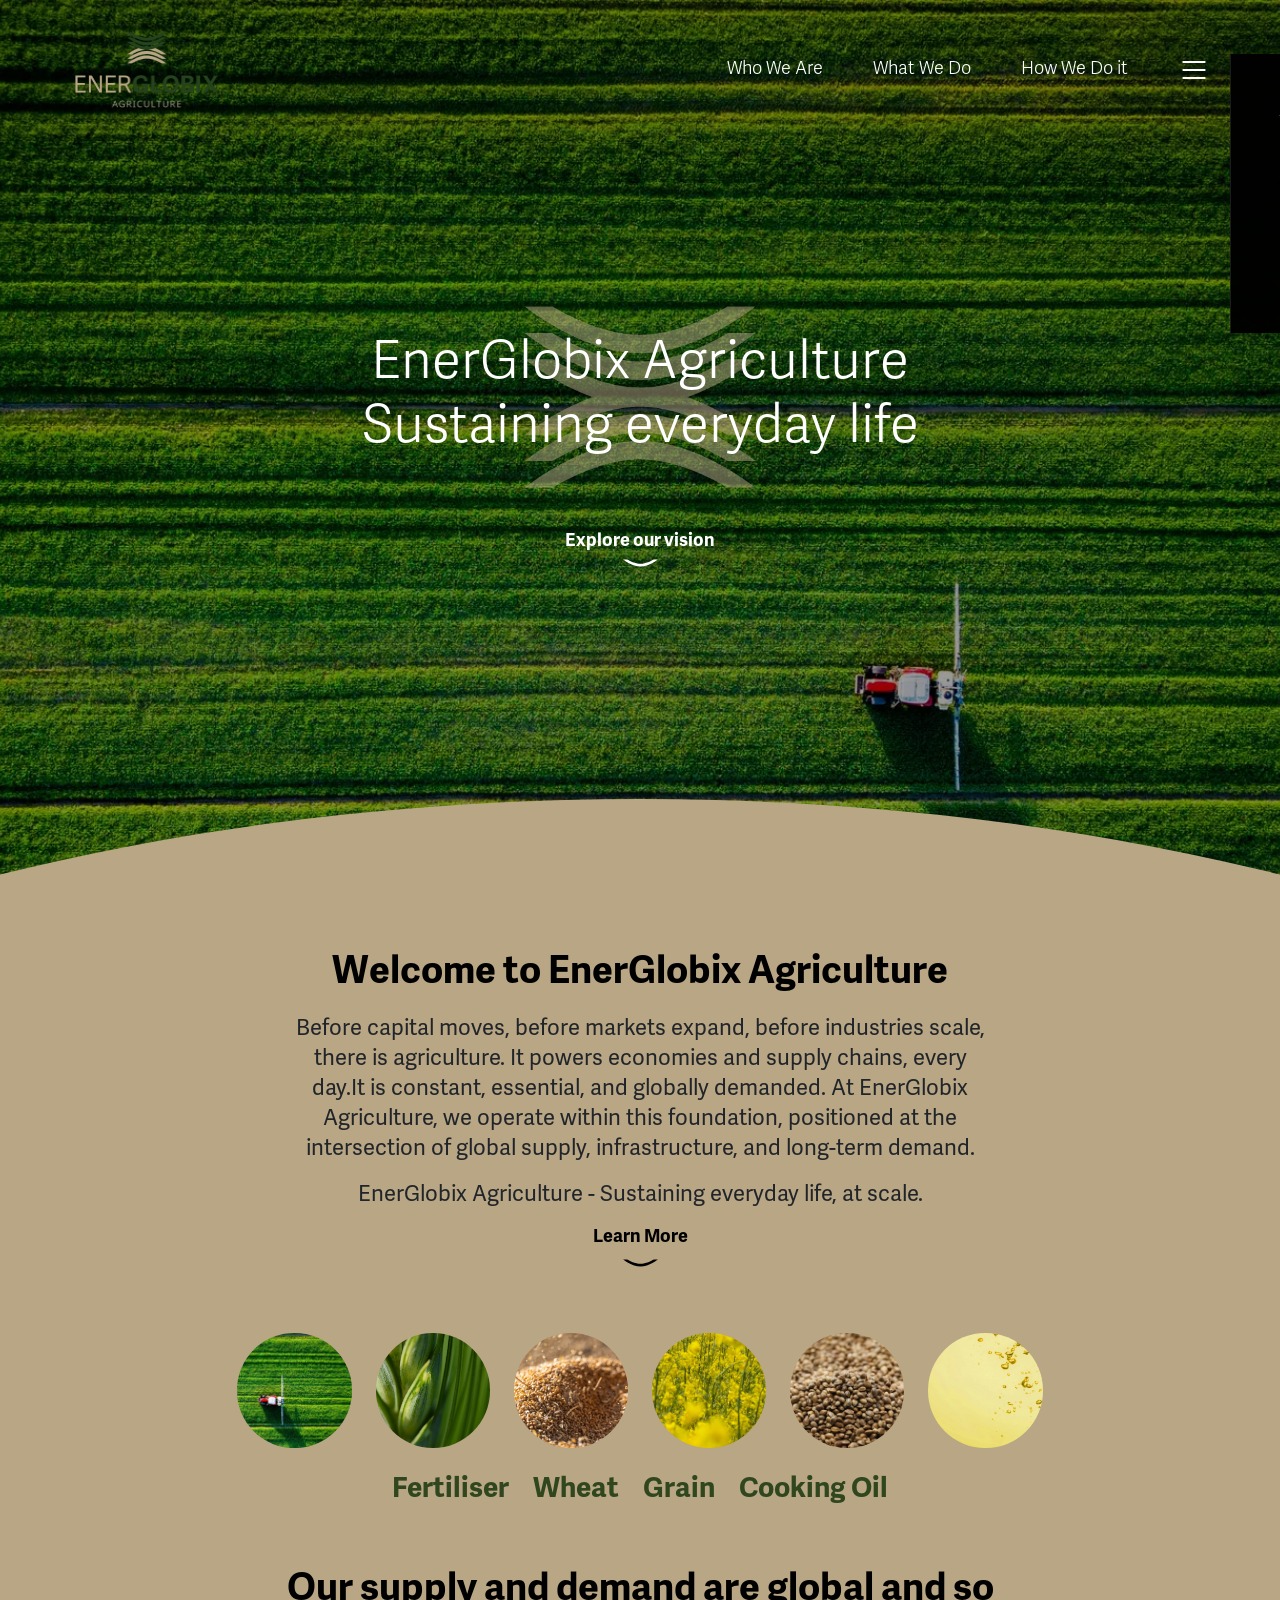
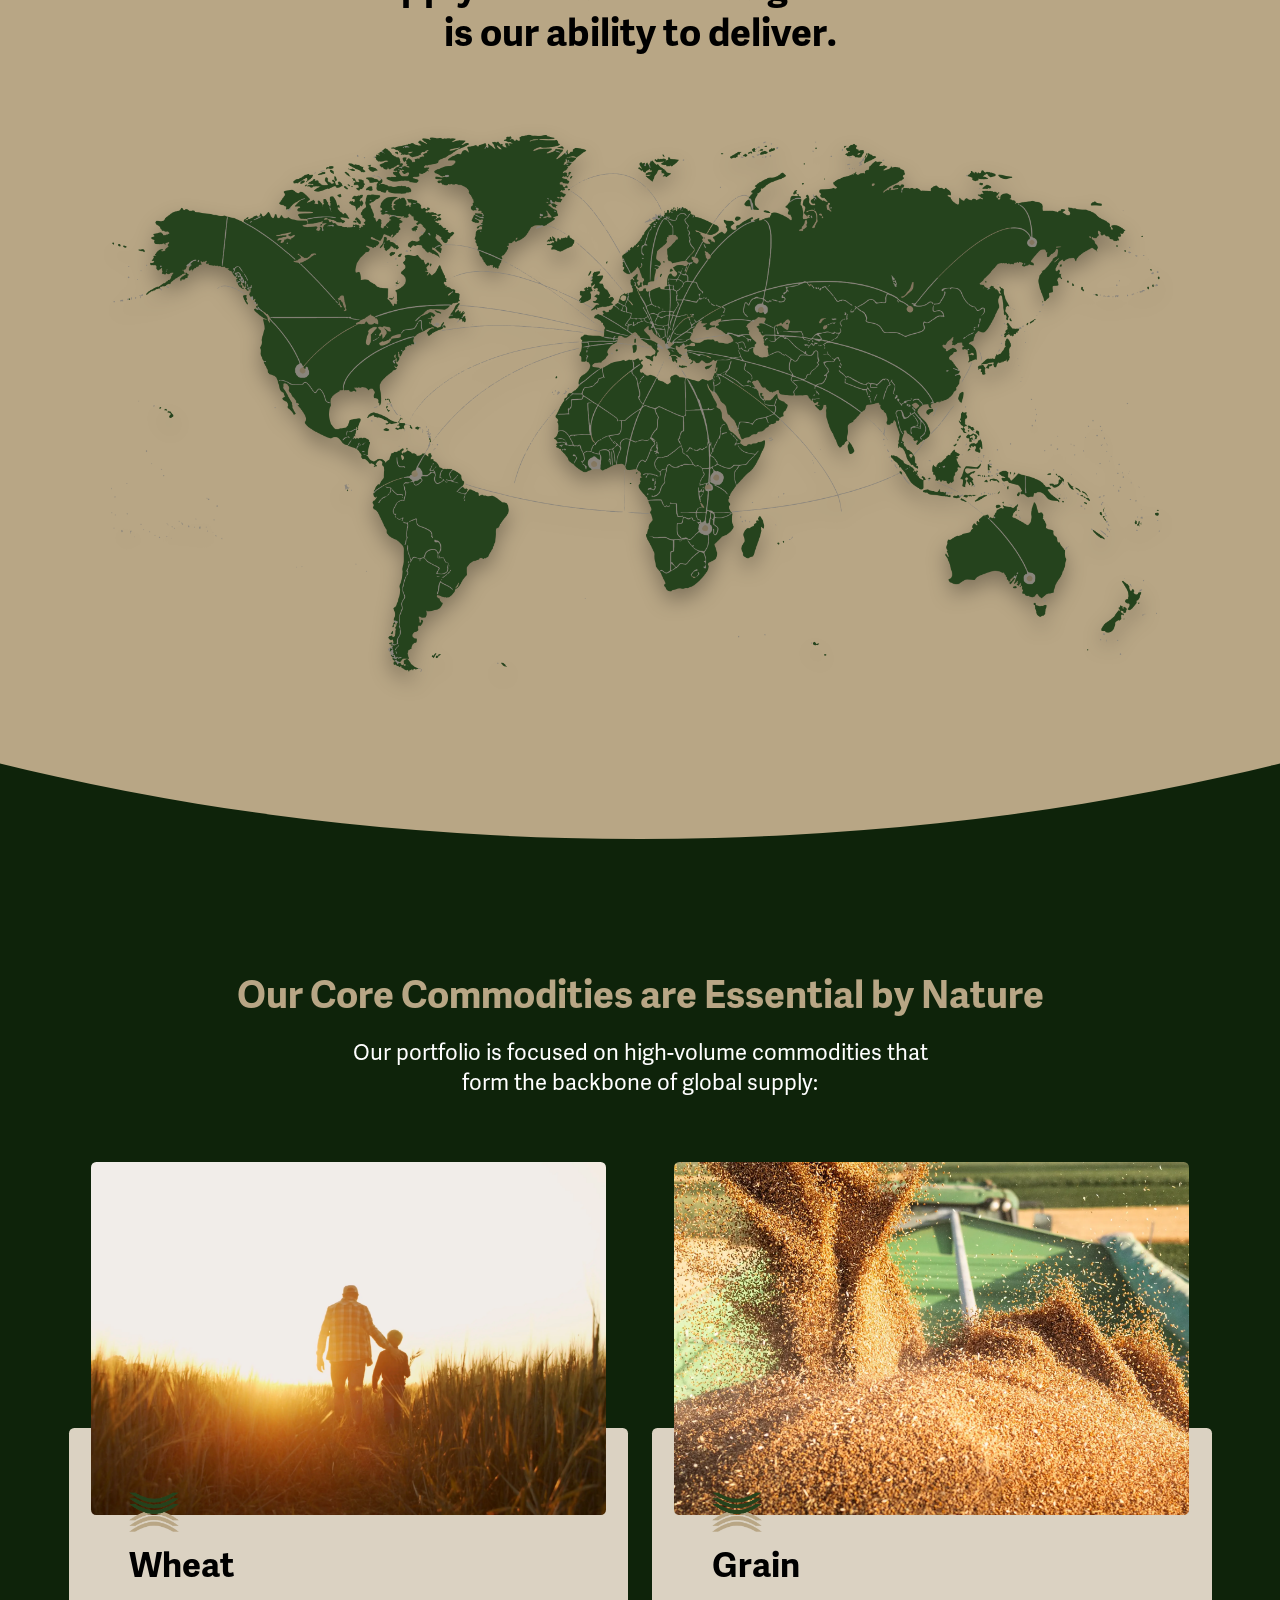
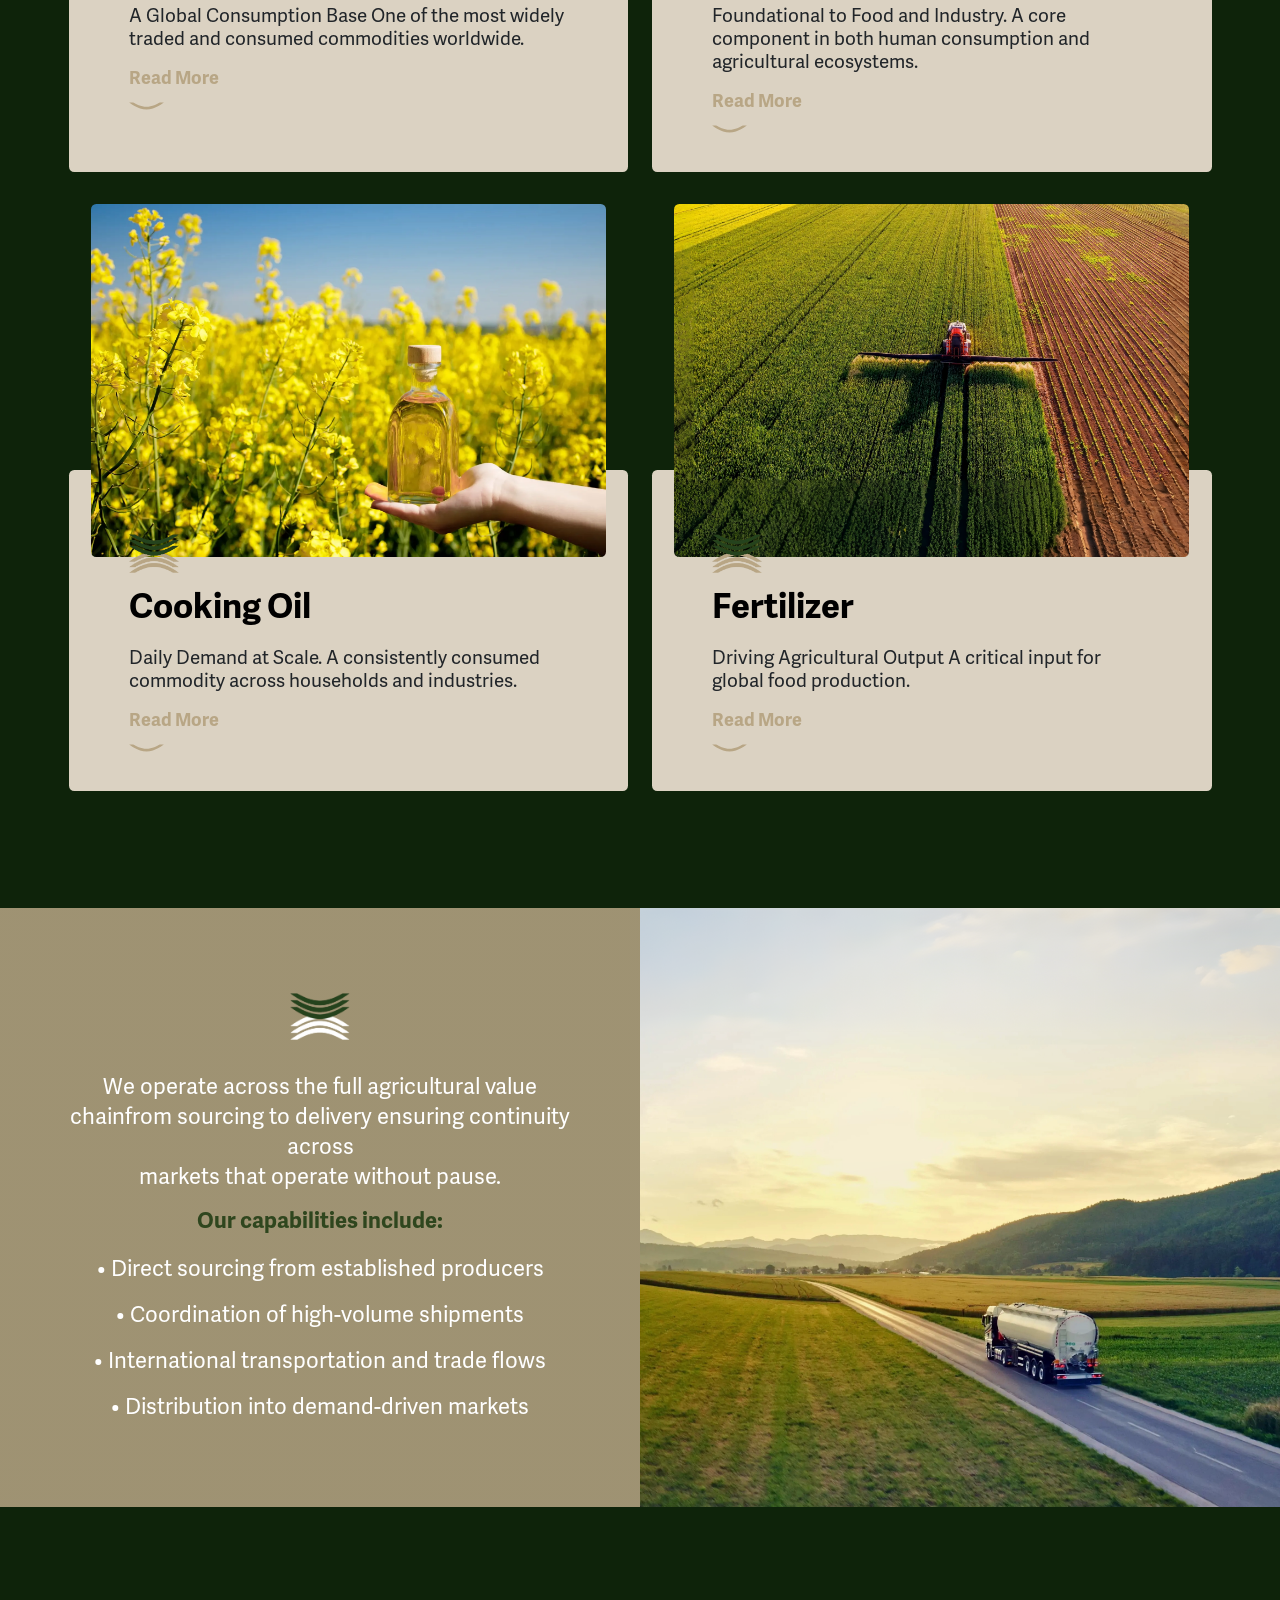
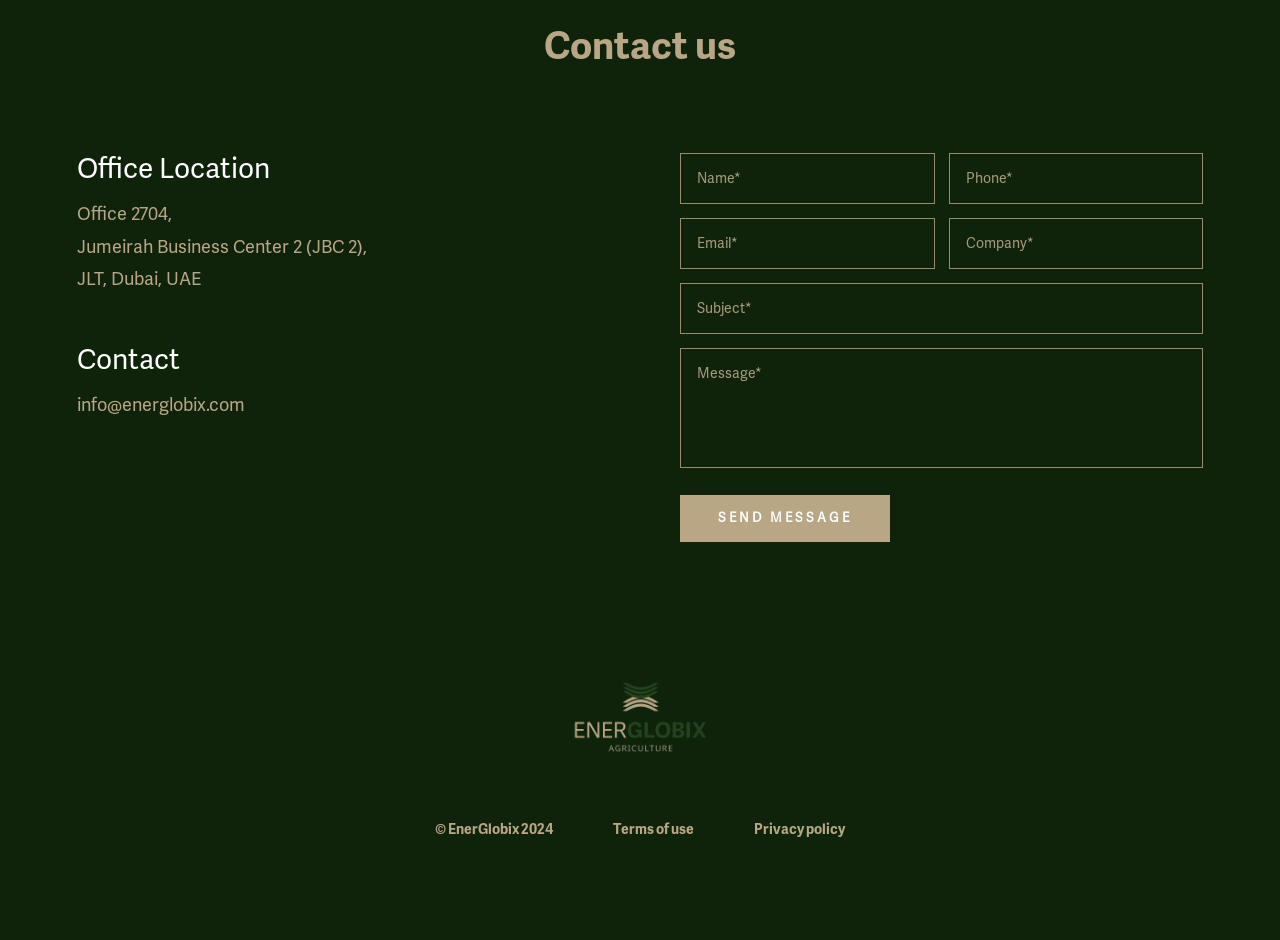
==== index.html @ 85dcca58 "Initial commit" ====
<!DOCTYPE html>
<html lang="en">
  <head>
    <meta charset="UTF-8" />
    <meta name="viewport" content="width=device-width, initial-scale=1.0" />
    <title>EnerGlobix :: Home</title>

    <!-- Bootstrap -->
    <link
      href="https://cdn.jsdelivr.net/npm/bootstrap@5.3.3/dist/css/bootstrap.min.css"
      rel="stylesheet"
      integrity="sha384-QWTKZyjpPEjISv5WaRU9OFeRpok6YctnYmDr5pNlyT2bRjXh0JMhjY6hW+ALEwIH"
      crossorigin="anonymous"
    />

    <!-- Fontawesome -->
    <link
      rel="stylesheet"
      href="https://cdnjs.cloudflare.com/ajax/libs/font-awesome/6.0.0-beta3/css/all.min.css"
    />

    <!-- CSS -->
    <link rel="stylesheet" href="style/local.css" />
  </head>

  <body>
    <!-- Loader -->
    <div id="loader" style="height: 100vh;">
      <div class="d-flex justify-content-center align-items-center h-100">
        <div class="spinner-border" role="status">
          <span class="sr-only"></span>
        </div>
      </div>
    </div>

    <div id="main-content" style="display: none;">
      <div class="navbar-container">
        <div class="energlobix__navbar">
          <a href="index.html">
            <img src="assets/Links/logo.png" alt="" class="logo" />
          </a>
          <div class="navbar-right-side">
            <div class="navlinks">
              <ul>
                <a href="who-we-are.html"><li>Who We Are</li></a>
                <a href="what-we-do.html"><li>What We Do</li></a>
                <a href="how-we-do-it.html"><li>How We Do it</li></a>
              </ul>
            </div>

            <!-- Hamburger Icon & Menu Dropdown Wrapper -->
            <div class="menu-wrapper">
              <button
                class="hamburger-btn"
                id="open-menu-btn"
                aria-label="Toggle navigation"
              >
                <svg fill="none" stroke="currentColor" viewBox="0 0 24 24">
                  <path
                    stroke-linecap="round"
                    stroke-linejoin="round"
                    stroke-width="1.5"
                    d="M4 6h16M4 12h16M4 18h16"
                  ></path>
                </svg>
              </button>

              <!-- Dropdown Menu / Sidebar -->
              <div class="nav-menu-container" id="nav-menu">
                <!-- Sidebar Close Button (only visible on mobile/tablet) -->
                <button class="close-menu-btn" id="close-menu-btn" aria-label="Close navigation">
                  <svg fill="none" stroke="currentColor" viewBox="0 0 24 24" width="24" height="24">
                    <path stroke-linecap="round" stroke-linejoin="round" stroke-width="1.5" d="M6 18L18 6M6 6l12 12"></path>
                  </svg>
                </button>

                <ul class="nav-menu-list">

                  <li class="nav-menu-item has-submenu">
                    <a href="#" class="nav-menu-link toggle-submenu">
                      Agriculture
                      <svg class="submenu-arrow" fill="none" stroke="currentColor" viewBox="0 0 24 24" width="12" height="12">
                        <path stroke-linecap="round" stroke-linejoin="round" stroke-width="2" d="M19 9l-7 7-7-7"></path>
                      </svg>
                    </a>
                    <ul class="nav-submenu">
                      <li><a href="https://energlobixagriculture.kasehub.com/" class="submenu-link">Home</a></li>
                      <li><a href="https://energlobixagriculture.kasehub.com/who-we-are.html" class="submenu-link">Who We Are</a></li>
                      <li><a href="https://energlobixagriculture.kasehub.com/what-we-do.html" class="submenu-link">What We Do</a></li>
                      <li><a href="https://energlobixagriculture.kasehub.com/how-we-do-it.html" class="submenu-link">How We Do It</a></li>
                    </ul>
                  </li>

                  
                  
                  <li class="nav-menu-item has-submenu">
                    <a href="#" class="nav-menu-link toggle-submenu">
                      Energy
                      <svg class="submenu-arrow" fill="none" stroke="currentColor" viewBox="0 0 24 24" width="12" height="12">
                        <path stroke-linecap="round" stroke-linejoin="round" stroke-width="2" d="M19 9l-7 7-7-7"></path>
                      </svg>
                    </a>
                    <ul class="nav-submenu">
                      <li><a href="https://energlobix.com/" class="submenu-link">Home</a></li>
                      <li><a href="https://energlobix.com/whoweare/" class="submenu-link">Who We Are</a></li>
                      <li><a href="https://energlobix.com/whatwedo/" class="submenu-link">What We Do</a></li>
                      <li><a href="https://energlobix.com/howwedoit/" class="submenu-link">How We Do It</a></li>
                      <li><a href="https://energlobix.com/insights/" class="submenu-link">Insights</a></li>
                      <li><a href="https://energlobix.com/contact" class="submenu-link">Contact</a></li>
                    </ul>
                  </li>

                  <li class="nav-menu-item">
                    <a
                      href="https://energlobixholding.kasehub.com/"
                      class="nav-menu-link"
                      >Holding</a
                    >
                  </li>

                   <li class="nav-menu-item">
                  <a
                    href="https://energlobix.kasehub.com/"
                    class="nav-menu-link"
                    >Main Site</a
                  >
                </li>
                  
                </ul>
              </div>
            </div>
          </div>
        </div>
      </div>

      <div class="hero-slider-section">
        <div
          class="slide active"
          style="
            background-image: url('assets/Links/compressed-img/agri-hero.webp');
            background-size: cover;
            background-repeat: no-repeat;
            background-position: bottom;
          "
        >
          <div
            style="
              position: absolute;
              top: 0;
              left: 0;
              width: 100%;
              height: 100%;
              background-color: rgba(0, 0, 0, 0.4);
              z-index: 1;
            "
          ></div>
          <div
            class="hero-content-wrapper"
            style="position: relative; z-index: 2;"
          >
            <div class="hero-mid-section">
              <img
                class="single-logo-transparent"
                src="assets/Links/single-logo-transparent.png"
                alt=""
              />
              <div class="hero-mid-section-content">
                <div class="hero-title font-adelle-sans-light">
                  EnerGlobix Agriculture
                </div>
                <div class="hero-title font-adelle-sans-light">
                  Sustaining everyday life
                </div>
              </div>
            </div>

            <div class="hero-lower-section">
              <div class="">
                <a class="energlobix__links" href="#about-us">
                  <div class="energlobix__links">Explore our vision</div>
                  <img src="assets/Links/arrow.svg" alt="" />
                </a>
              </div>
            </div>
          </div>
        </div>
      </div>

      <!-- About Section -->
      <div class="about-section" style="background-position: top;">
        <div id="about-us" class="oval-container">
          <div
            class="energlobix__title font-adelle-sans-bold text-center text-black"
          >
            Welcome to EnerGlobix Agriculture
          </div>

          <div
            class="container energlobix__text font-adelle-sans-regular mt-3 text-center text-[--black-color] px-0"
          >
            Before capital moves, before markets expand, before industries
            scale,

            <br class="hide-on-mobile" />
            there is agriculture. It powers economies and supply chains, every

            <br class="hide-on-mobile" />
            day.It is constant, essential, and globally demanded. At EnerGlobix
            <br class="hide-on-mobile" />
            Agriculture, we operate within this foundation, positioned at the
            <br class="hide-on-mobile" />
            intersection of global supply, infrastructure, and long-term demand.
          </div>

          <div
            class="container energlobix__text font-adelle-sans-regular mt-3 px-0 text-center text-[--black-color]"
          >
            EnerGlobix Agriculture - Sustaining everyday life, at scale.
          </div>

          <div class="mt-3">
            <a
              class="energlobix__links font-adelle-sans-bold text-black"
              href="who-we-are.html"
              >Learn More</a
            >
          </div>

          <a href="who-we-are.html"
            ><img class="mt-1" src="assets/Links/arrow-black.svg" alt=""
          /></a>

          <div class=" mt-5" style="margin-top: 3.8rem !important;">
            <div
              class="circle-grid-container d-flex justify-content-center align-items-center flex-wrap gap-0 gap-md-3 gap-lg-4 px-1"
            >
              <div class="circle-placeholder circle-1"></div>
              <div class="circle-placeholder circle-2"></div>
              <div class="circle-placeholder circle-3"></div>
              <div class="circle-placeholder circle-4"></div>
              <div class="circle-placeholder circle-5"></div>
              <div class="circle-placeholder circle-6"></div>
            </div>

            <div
              class="container commodity-text-tags font-adelle-sans-bold text-center text-light-green d-flex justify-content-center flex-wrap gap-3 gap-md-4 mt-4"
            >
              <span>Fertiliser</span>
              <span>Wheat</span>
              <span>Grain</span>
              <span>Cooking Oil</span>  
            </div>

            <div
              class="energlobix__title font-adelle-sans-bold text-center text-black my-5"
              style="margin-top: 3.8rem !important; margin-bottom: 3.8rem !important;"
            >
              Our supply and demand are global and so
              <br class="hide-on-mobile" />
              is our ability to deliver.
            </div>

            <div class="map-container-align mx-auto" style="max-width: 1150px !important; width: 92% !important;">
              <img  
                class="w-100 img-fluid"
                src="assets/Links/compressed-img/Agriculture Map.png"
                alt=""
                style="filter: drop-shadow(0px 10px 10px rgba(0, 0, 0, 0.3));"
              />
            </div>
          </div>
        </div>
      </div>

      <!-- How we do it Section -->
      <div class="green-section">
        <div id="commodities" class="commodities-section">
          <div
            class="energlobix__title padding-x font-adelle-sans-bold text-center text-gold"
          >
            Our Core Commodities are Essential by Nature
          </div>

          <div
            class="container energlobix__text font-adelle-sans-regular mt-3 text-center text-white"
          >
            Our portfolio is focused on high-volume commodities that
            <br class="hide-on-mobile" />
            form the backbone of global supply:
          </div>

          <div class="row mt-5">
            <div
              id="Purpose-and-Values"
              class="col-lg-6 col-md-6 col-sm-12 mt-3"
            >
              <div class="about-us-card">
                <div class="card-image-container text-center">
                  <img
                    class="card-image-2"
                    src="assets/Links/compressed-img/agri-card-1.webp"
                    alt=""
                  />
                </div>
                <div class="card-content-2 bg-card-gold">
                  <div class="w-100 inner-pad">
                    <div class="divider-logo-container">
                    <img
                      class="divider-logo"
                      src="assets/Links/logo-mini-agri.png"
                      alt=""
                    />
                  </div>
                  <div
                    class="energlobix__card-title font-adelle-sans-bold text-black mt-3"
                  >
                    Wheat
                  </div>
                  <div
                    class="energlobix__card-text font-adelle-sans-regular text-[--black-color] mt-3"
                  >
                    A Global Consumption Base One of the most widely traded and
                    consumed commodities worldwide.
                  </div>
                  <div class="mt-3">
                    <a
                      class="energlobix__links font-adelle-sans-bold text-gold"
                      href="what-we-do.html"
                      >Read More</a
                    >
                  </div>
                  <img
                    src="assets/Links/arrow-gold.svg"
                    class="read-more-arrow2 mt-1"
                  />
                  </div>
                </div>
              </div>
            </div>

            <div
              id="Vision-and-Mission"
              class="col-lg-6 col-md-6 col-sm-12 mt-3"
            >
              <div class="about-us-card">
                <div class="card-image-container text-center">
                  <img
                    class="card-image-2"
                    src="assets/Links/compressed-img/agri-card-2.webp"
                    alt=""
                  />
                </div>
                <div class="card-content-2 bg-card-gold">
                  <div class="w-100 inner-pad">
                    <div class="divider-logo-container">
                      <img
                        class="divider-logo"
                        src="assets/Links/logo-mini-agri.png"
                        alt=""
                      />
                    </div>
                    <div
                      class="energlobix__card-title font-adelle-sans-bold text-black mt-3"
                    >
                      Grain
                    </div>
                    <div
                      class="energlobix__card-text font-adelle-sans-regular text-[--black-color] mt-3"
                    >
                      Foundational to Food and Industry. A core component in both
                      human consumption and agricultural ecosystems.
                    </div>
                    <div class="mt-3">
                      <a
                        class="energlobix__links font-adelle-sans-bold text-gold"
                        href="what-we-do.html"
                        >Read More</a
                      >
                    </div>
                    <img
                      src="assets/Links/arrow-gold.svg"
                      class="read-more-arrow2 mt-1"
                    />
                  </div>
                </div>
              </div>
            </div>
          </div>

          <div class="row mt-lg-3">
            <div
              id="Purpose-and-Values"
              class="col-lg-6 col-md-6 col-sm-12 mt-3"
            >
              <div class="about-us-card">
                <div class="card-image-container text-center">
                  <img
                    class="card-image-2"
                    src="assets/Links/compressed-img/agri-card-3.webp"
                    alt=""
                  />
                </div>
                <div class="card-content-2 bg-card-gold">
                  <div class="w-100 inner-pad">
                    <div class="divider-logo-container">
                      <img
                        class="divider-logo"
                        src="assets/Links/logo-mini-agri.png"
                        alt=""
                      />
                    </div>
                    <div
                      class="energlobix__card-title font-adelle-sans-bold text-black mt-3"
                    >
                      Cooking Oil
                    </div>
                    <div
                      class="energlobix__card-text font-adelle-sans-regular text-[--black-color] mt-3"
                    >
                      Daily Demand at Scale. A consistently consumed commodity
                      across households and industries.
                    </div>
                    <div class="mt-3">
                      <a
                        class="energlobix__links font-adelle-sans-bold text-gold"
                        href="what-we-do.html"
                        >Read More</a
                      >
                    </div>
                    <img
                      src="assets/Links/arrow-gold.svg"
                      class="read-more-arrow2 mt-1"
                    />
                  </div>
                </div>
              </div>
            </div>

            <div
              id="Vision-and-Mission"
              class="col-lg-6 col-md-6 col-sm-12 mt-3"
            >
              <div class="about-us-card">
                <div class="card-image-container text-center">
                  <img
                  style="object-position: bottom center;"
                    class="card-image-2 "
                    src="assets/Links/compressed-img/agri-card-4.webp"
                    alt=""
                  />
                </div>
                <div class="card-content-2 bg-card-gold">
                  <div class="w-100 inner-pad">
                    <div class="divider-logo-container">
                      <img
                        class="divider-logo"
                        src="assets/Links/logo-mini-agri.png"
                        alt=""
                      />
                    </div>
                    <div
                      class="energlobix__card-title font-adelle-sans-bold text-black mt-3"
                    >
                      Fertilizer
                    </div>
                    <div
                      class="energlobix__card-text font-adelle-sans-regular text-[--black-color] mt-3"
                    >
                      Driving Agricultural Output A critical input for global food
                      production.
                    </div>
                    <div class="mt-3">
                      <a
                        class="energlobix__links font-adelle-sans-bold text-gold"
                        href="what-we-do.html"
                        >Read More</a
                      >
                    </div>
                    <img
                      src="assets/Links/arrow-gold.svg"
                      class="read-more-arrow2 mt-1"
                    />
                  </div>
                </div>
              </div>
            </div>
          </div>
        </div>

        <div class="row mt-5">
          <!-- Row 1 -->

          <div
            id="Employees"
            class="col-lg-6 col-sm-12 insights-box"
            style="
              background: linear-gradient(
                  rgba(184, 166, 133, 0.85),
                  rgba(184, 166, 133, 0.85)
                ),
                url('assets/Links/compressed-img/split-right-cropped.png');
              background-size: cover;
              background-position: top;
              background-repeat: no-repeat;
            "
          >
            <div class="text-center mb-3">
              <img
                src="assets/Links/logo-mini-agri2.png"
                alt=""
                class="default-logo-size"
              />
            </div>

            <div
              class="energlobix__text font-adelle-sans-regular text-white text-center mt-3"
            >
              We operate across the full agricultural value
              <br class="hide-on-mobile" />
              chainfrom sourcing to delivery ensuring continuity across
              <br class="hide-on-mobile" />
              markets that operate without pause.
            </div>

            <div
              class="energlobix__text font-adelle-sans-bold text-light-green text-center mt-3"
            >
              Our capabilities include:
            </div>
            <ul
              class="energlobix__text font-adelle-sans-regular text-white mt-3 list-unstyled"
              style="
                text-align: center;
                padding-left: 0;
                list-style: none !important;
                margin-bottom: 0 !important;
              "
            >
              <li class="mb-3">• Direct sourcing from established producers</li>
              <li class="mb-3">• Coordination of high-volume shipments</li>
              <li class="mb-3">
                • International transportation and trade flows
              </li>

              <li>
                • Distribution into demand-driven markets
              </li>
            </ul>
          </div>

          <div
            class="col-lg-6 col-sm-12 insights-box d-none d-lg-block d-xl-block"
            style="
              background-image: url('assets/Links/compressed-img/agri-right-img\ 1.png');
              background-size: cover;
              background-repeat: no-repeat;
              background-position: bottom right;
            "
          ></div>

          <div
            class="col-lg-6 col-sm-12 insights-box d-block d-lg-none"
            style="
              background-image: url('assets/Links/compressed-img/agri-right-img\ 1.png');
              background-size: cover;
              background-repeat: no-repeat;
              background-position: bottom right;
            "
          ></div>
        </div>
      </div>

      <section
        id="section-contact"
        class="bg-dark-green"
        style="padding-top: 120px; padding-bottom: 100px; min-height: 100vh;"
      >
        <div class="container contact-container">
          <!-- Heading -->
          <h1
            class="energlobix__title font-adelle-sans-bold text-center text-gold"
            style="font-weight: bold;"
          >
            Contact us
          </h1>

          <!-- Main Row -->
          <div class="contact-layout px-0">
            <!-- LEFT -->
            <div class="contact-info">
              <div class="mb-5">
                <h2 class="contact-side-title">
                  Office Location
                </h2>

                <p class="contact-side-text">
                  Office 2704,<br />
                  Jumeirah Business Center 2 (JBC 2),<br />
                  JLT, Dubai, UAE
                </p>
              </div>

              <div>
                <h2 class="contact-side-title">
                  Contact
                </h2>

                <p class="contact-side-text">
                  info@energlobix.com
                </p>
              </div>
            </div>

            <!-- RIGHT -->
            <div class="contact-form-wrapper">
              <div class="form-grid">
                <input type="text" placeholder="Name*" class="custom-input" />

                <input type="text" placeholder="Phone*" class="custom-input" />

                <input type="email" placeholder="Email*" class="custom-input" />

                <input
                  type="text"
                  placeholder="Company*"
                  class="custom-input"
                />
              </div>

              <input
                type="text"
                placeholder="Subject*"
                class="custom-input subject-input"
              />

              <textarea
                placeholder="Message*"
                class="custom-input custom-textarea"
              ></textarea>

              <button type="submit" class="contact-btn">
                SEND MESSAGE
              </button>
            </div>
          </div>

          <!-- Footer -->
          <div class="contact-footer">
            <img src="./assets/Links/logo.png" class="footer-logo" alt="" />


            <div class="footer-links-wrapper">
              <h4 class="footer-link-text">
                © EnerGlobix 2024
              </h4>

              <h4 class="footer-link-text footer-link-hover">
                Terms of use
              </h4>

              <h4 class="footer-link-text footer-link-hover">
                Privacy policy
              </h4>
            </div>
          </div>
        </div>
      </section>
    </div>

    <button id="backToTopBtn"><i class="fas fa-arrow-up"></i></button>

    <!-- Boostrap JS -->
    <script
      src="https://cdn.jsdelivr.net/npm/bootstrap@5.3.3/dist/js/bootstrap.bundle.min.js"
      integrity="sha384-YvpcrYf0tY3lHB60NNkmXc5s9fDVZLESaAA55NDzOxhy9GkcIdslK1eN7N6jIeHz"
      crossorigin="anonymous"
    ></script>

    <!-- Javascript -->
    <script src="assets/js/script.js"></script>

    <script>
      // Wait until the entire page is loaded
      window.addEventListener("load", function () {
        // Hide the loader
        document.getElementById("loader").style.display = "none";
        // Show the main content
        document.getElementById("main-content").style.display = "block";
        // Show message in console
        console.log("Content is loaded");
      });

      // Accordion Functionality
      function toggleAccordion(item) {
        const content = item.querySelector(".approach-accordion-body");
        const isOpen = item.getAttribute("data-open") === "true";

        // Close other items
        document
          .querySelectorAll(".approach-accordion-item")
          .forEach((other) => {
            if (other !== item) {
              other.setAttribute("data-open", "false");
              const otherBody = other.querySelector(".approach-accordion-body");
              if (otherBody) {
                otherBody.style.maxHeight = "0";
                otherBody.style.opacity = "0";
              }
              const otherIcon = other.querySelector(".approach-accordion-icon");
              if (otherIcon) {
                otherIcon.style.transform = "rotate(0deg)";
              }
            }
          });

        const icon = item.querySelector(".approach-accordion-icon");
        if (isOpen) {
          item.setAttribute("data-open", "false");
          if (content) {
            content.style.maxHeight = "0";
            content.style.opacity = "0";
          }
          if (icon) {
            icon.style.transform = "rotate(0deg)";
          }
        } else {
          item.setAttribute("data-open", "true");
          if (content) {
            content.style.maxHeight = content.scrollHeight + "px";
            content.style.opacity = "1";
          }
          if (icon) {
            icon.style.transform = "rotate(90deg)";
          }
        }
      }

      // Robust Menu Toggle and Accordion Logic
      function initNavigationMenu() {
        const openBtn = document.getElementById("open-menu-btn");
        const navMenu = document.getElementById("nav-menu");
        const closeBtn = document.getElementById("close-menu-btn");

        if (!openBtn || !navMenu) return;

        // Prevent duplicate listener binding
        if (openBtn.dataset.bound) return;
        openBtn.dataset.bound = "true";

        openBtn.addEventListener("click", (e) => {
          e.preventDefault();
          e.stopPropagation();
          navMenu.classList.toggle("active");
        });

        if (closeBtn) {
          closeBtn.addEventListener("click", (e) => {
            e.preventDefault();
            e.stopPropagation();
            navMenu.classList.remove("active");
          });
        }

        // Close menu when clicking outside
        document.addEventListener("click", (e) => {
          if (navMenu.classList.contains("active") && !navMenu.contains(e.target) && !openBtn.contains(e.target)) {
            navMenu.classList.remove("active");
          }
        });
      }

      function initSubmenuAccordion() {
        const submenuToggles = document.querySelectorAll(".toggle-submenu");
        submenuToggles.forEach(toggle => {
          if (toggle.dataset.bound) return;
          toggle.dataset.bound = "true";

          toggle.addEventListener("click", (e) => {
            e.preventDefault();
            e.stopPropagation();
            const parentLi = toggle.closest(".has-submenu");
            const submenu = parentLi.querySelector(".nav-submenu");
            
            // Close other submenus first (accordion behavior)
            document.querySelectorAll(".nav-submenu").forEach(sub => {
              if (sub !== submenu) sub.classList.remove("open");
            });
            document.querySelectorAll(".has-submenu").forEach(li => {
              if (li !== parentLi) li.classList.remove("active");
            });
            
            submenu.classList.toggle("open");
            parentLi.classList.toggle("active");
          });
        });
      }

      // Initialize instantly
      initNavigationMenu();
      initSubmenuAccordion();

      // Initialize on DOMContentLoaded
      document.addEventListener("DOMContentLoaded", () => {
        initNavigationMenu();
        initSubmenuAccordion();
      });

      // Initialize on Window Load
      window.addEventListener("load", () => {
        initNavigationMenu();
        initSubmenuAccordion();
      });

      // Dynamic padding logic for accordion div
      document.addEventListener("DOMContentLoaded", () => {
        const approachAccordion = document.getElementById("approach-accordion");
        const sectionApproachInner = document.getElementById(
          "section-approach-inner"
        );
        const sectionSignature = document.getElementById("section-signature");

        if (approachAccordion && sectionApproachInner && sectionSignature) {
          const adjustOverlapPadding = () => {
            const isMobile = window.innerWidth < 1024;
            const gap = 112; // 28 in tailwind unit
            const topOffset = isMobile ? 100 : 140; // matches -mt-[100px] and -mt-[140px]

            // We don't add halfHeight because the accordion is not absolute
            sectionApproachInner.style.paddingBottom = `${gap}px`;
            sectionSignature.style.paddingTop = `${topOffset + gap}px`;
          };

          const resizeObserver = new ResizeObserver(() => {
            adjustOverlapPadding();
          });

          resizeObserver.observe(approachAccordion);
          window.addEventListener("resize", adjustOverlapPadding);

          // Initial calculation
          setTimeout(adjustOverlapPadding, 100);
        }
      });

      // Dynamic padding-top on hero-content-wrapper based on navbar height
      document.addEventListener("DOMContentLoaded", () => {
        const navbar = document.querySelector(".energlobix__navbar");
        const heroWrapper = document.querySelector(".hero-content-wrapper");
        if (navbar && heroWrapper) {
          function syncNavbarPadding() {
            const navHeight = navbar.getBoundingClientRect().height;
            heroWrapper.style.paddingTop = navHeight + "px";
          }
          syncNavbarPadding();
          window.addEventListener("resize", syncNavbarPadding);
          const navResizeObserver = new ResizeObserver(syncNavbarPadding);
          navResizeObserver.observe(navbar);
        }
      });
    </script>
  </body>
</html>
</html>
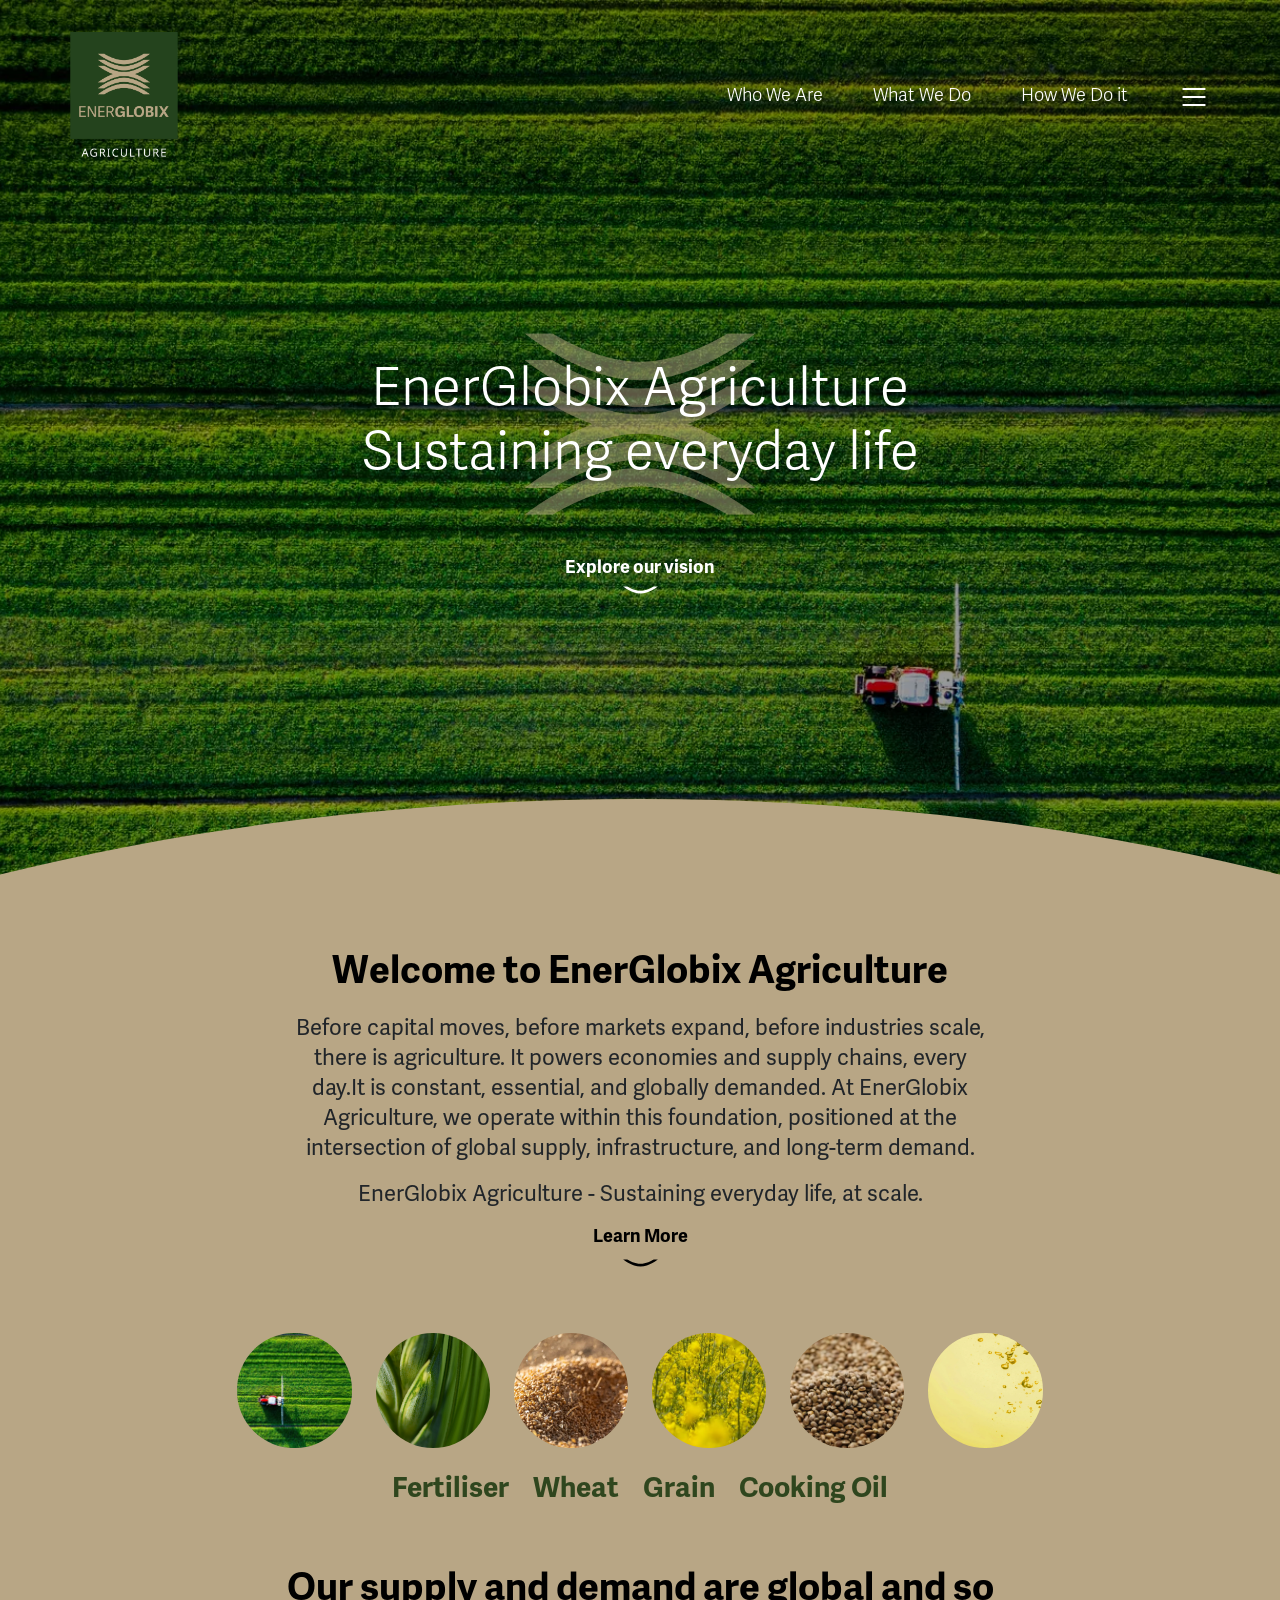
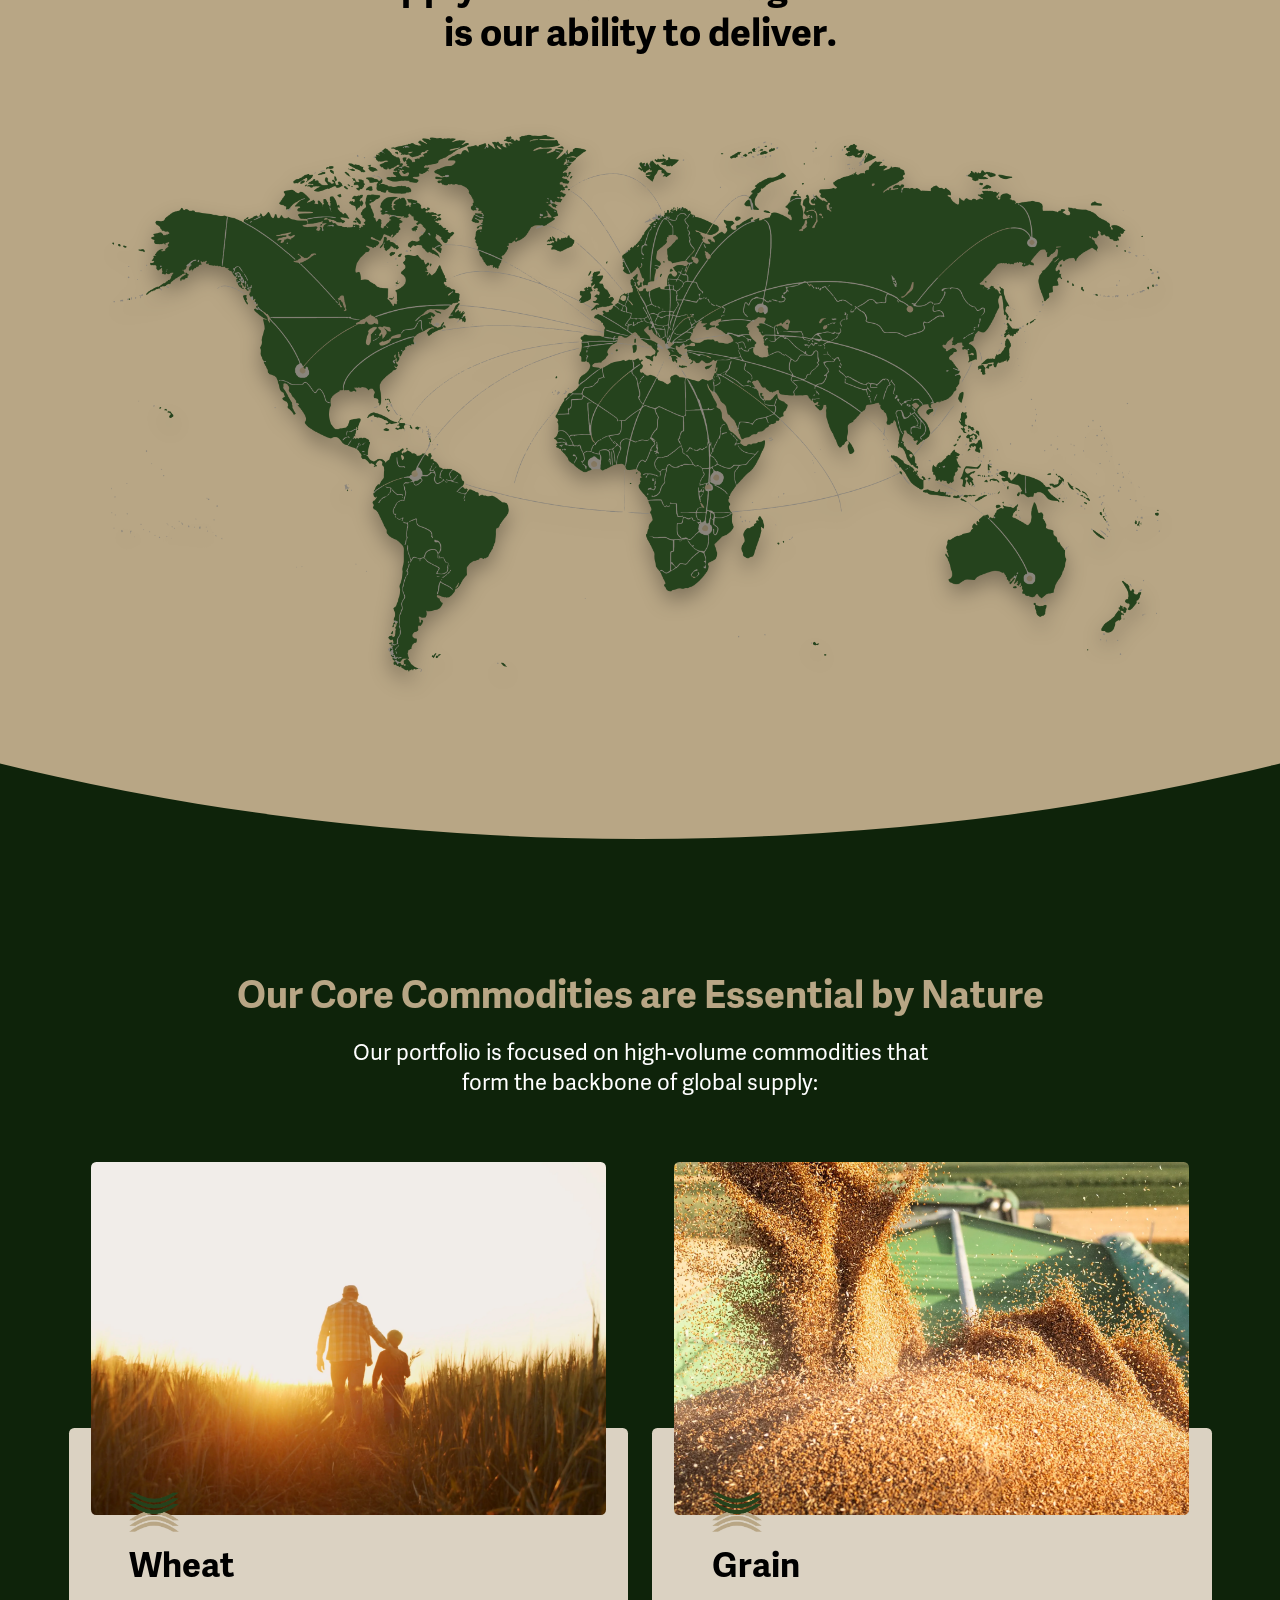
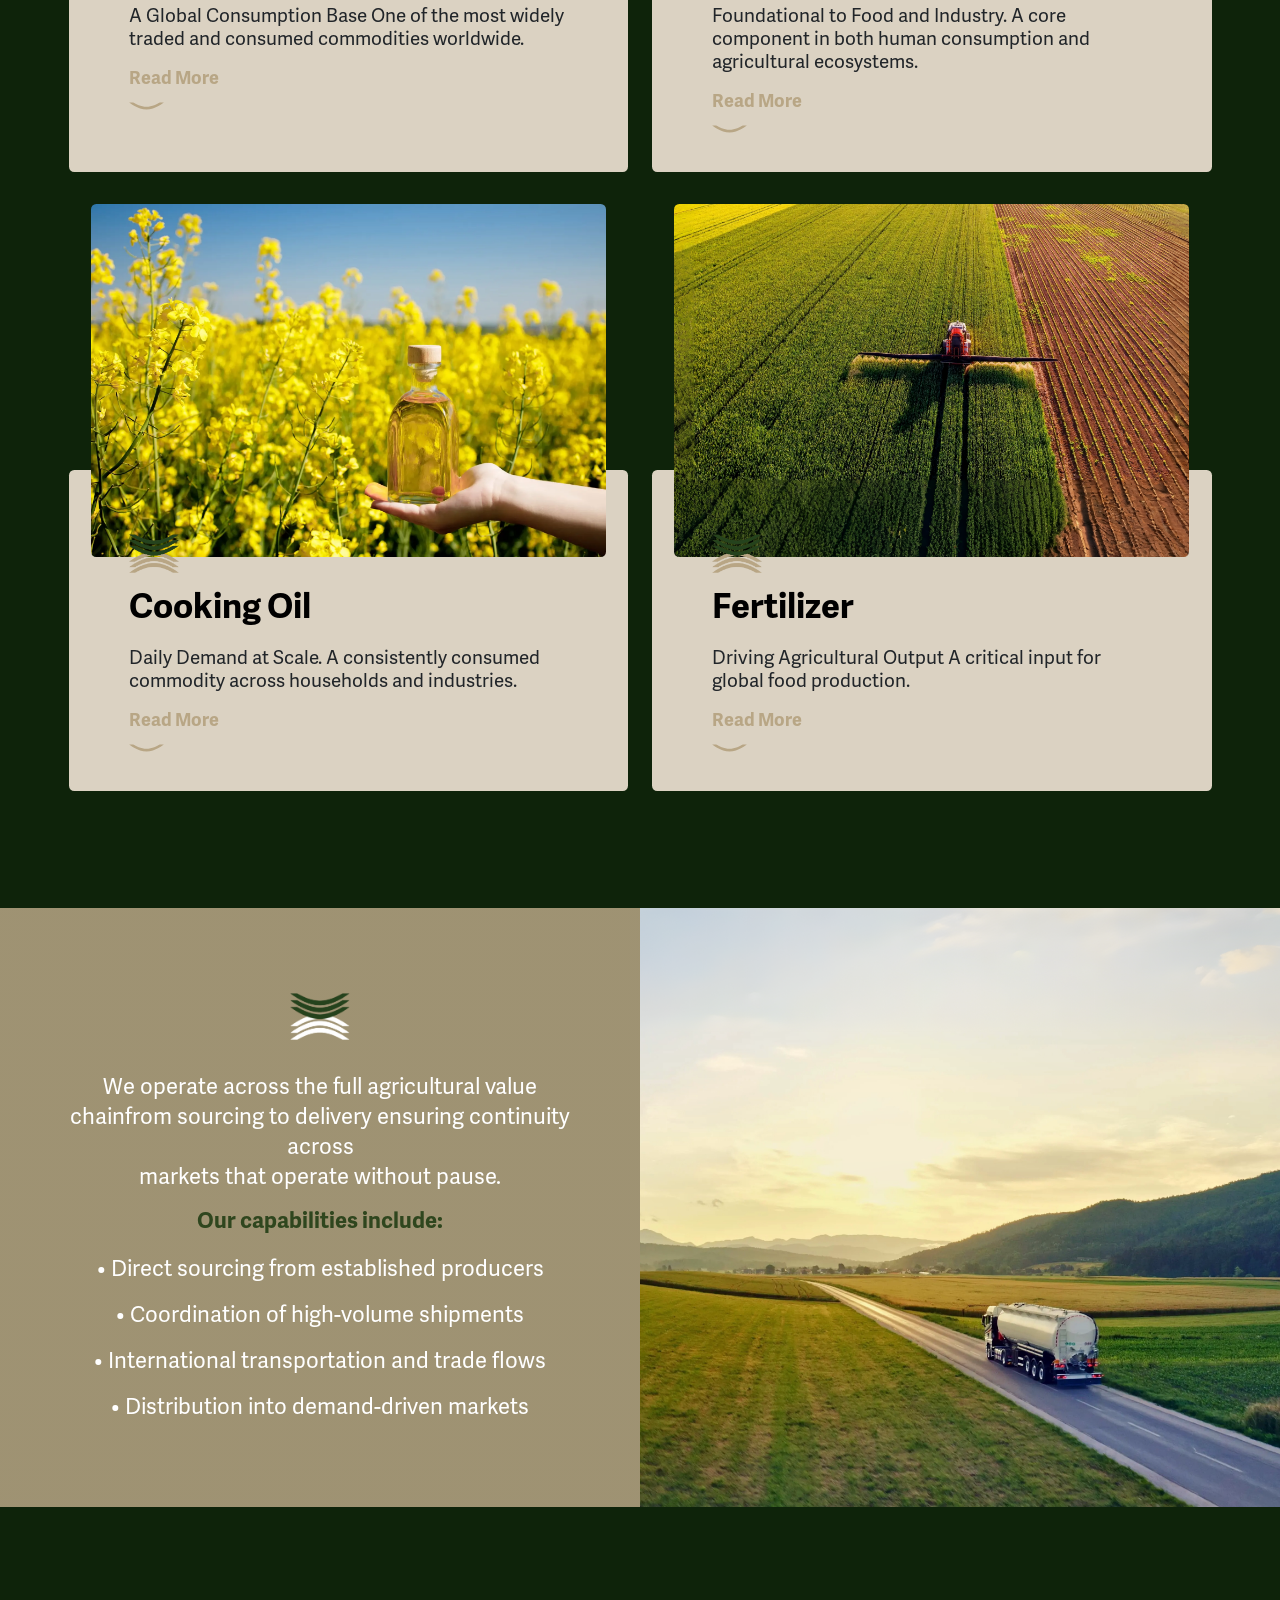
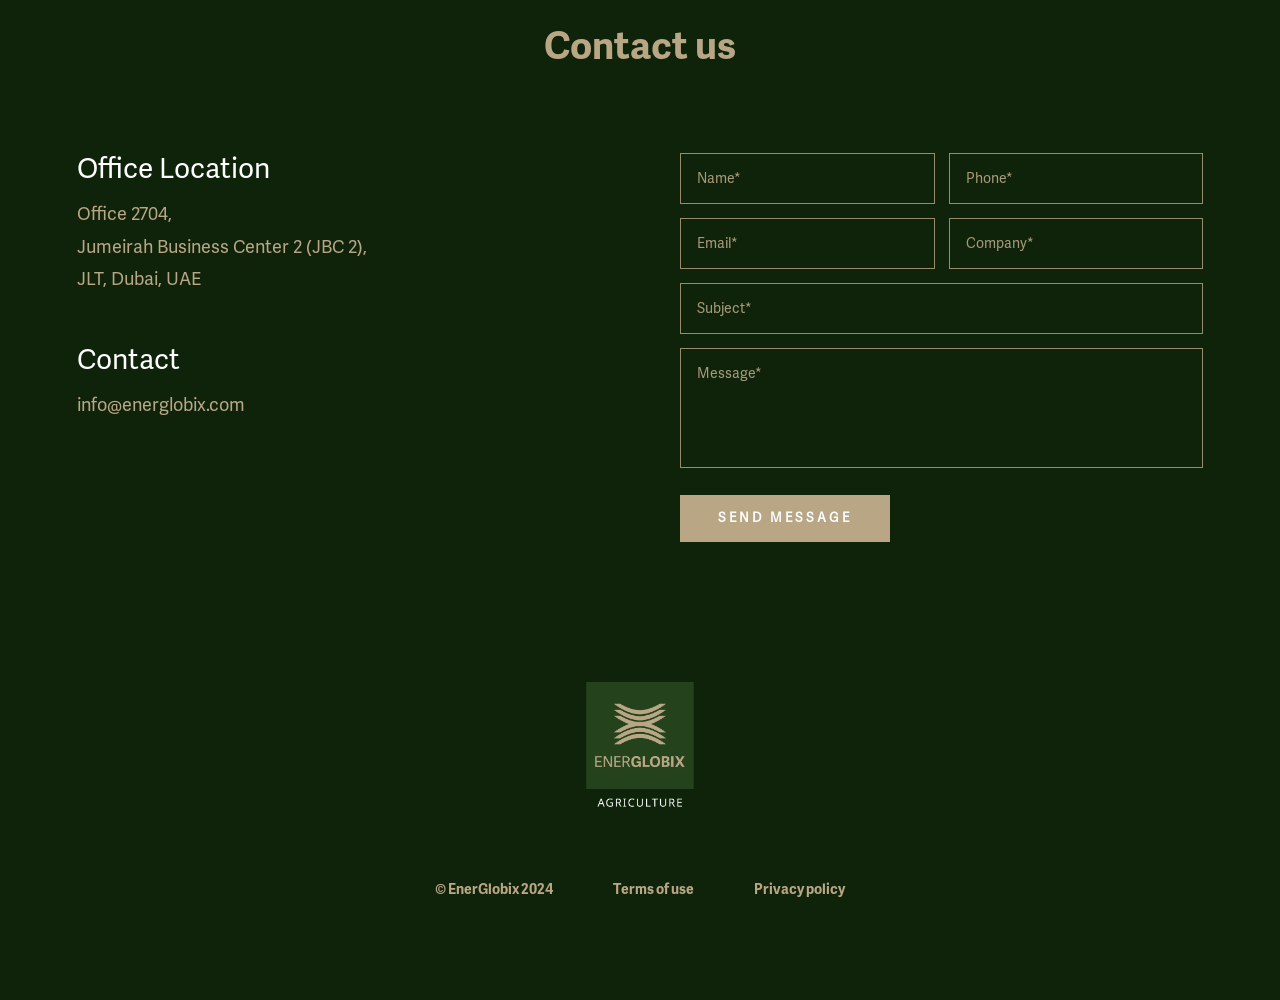
==== commit d525e801: "adding new square logo" ====
--- a/index.html
+++ b/index.html
@@ -18,6 +18,9 @@
       rel="stylesheet"
       href="https://cdnjs.cloudflare.com/ajax/libs/font-awesome/6.0.0-beta3/css/all.min.css"
     />
+
+    <link rel="preload" as="image" href="assets/Links/square-logo-white.png" />
+    <link rel="preload" as="image" href="assets/Links/square-logo-black.png" />
 
     <!-- CSS -->
     <link rel="stylesheet" href="style/local.css" />
@@ -37,7 +40,7 @@
       <div class="navbar-container">
         <div class="energlobix__navbar">
           <a href="index.html">
-            <img src="assets/Links/logo.png" alt="" class="logo" />
+            <img src="assets/Links/square-logo-white.png" alt="" class="logo" />
           </a>
           <div class="navbar-right-side">
             <div class="navlinks">
@@ -646,7 +649,7 @@
 
           <!-- Footer -->
           <div class="contact-footer">
-            <img src="./assets/Links/logo.png" class="footer-logo" alt="" />
+            <img src="./assets/Links/square-logo-white.png" class="footer-logo" alt="" />
 
 
             <div class="footer-links-wrapper">
--- a/style/local.css
+++ b/style/local.css
@@ -414,7 +414,7 @@
 }
 
 .energlobix__navbar .logo {
-  max-height: 76.058px;
+  max-height: 130px;
   /* Adjust as needed */
 }
 
@@ -540,7 +540,7 @@
   }
 
   .energlobix__navbar .logo {
-    max-height: 57.0435px;
+    max-height: 100px;
     /* Adjust as needed */
   }
 
@@ -1073,7 +1073,7 @@
 }
 
 .footer-logo {
-  width: 140px;
+  max-height: 130px;
 }
 
 .footer-subtitle {
@@ -1699,12 +1699,12 @@
 }
 
 .footer-logo img {
-  width: 212.805px;
+  max-height: 140px;
 }
 
 @media (max-width: 576px) {
   .footer-logo img {
-    width: 106.4025px;
+    max-height: 100px;
   }
 }
 
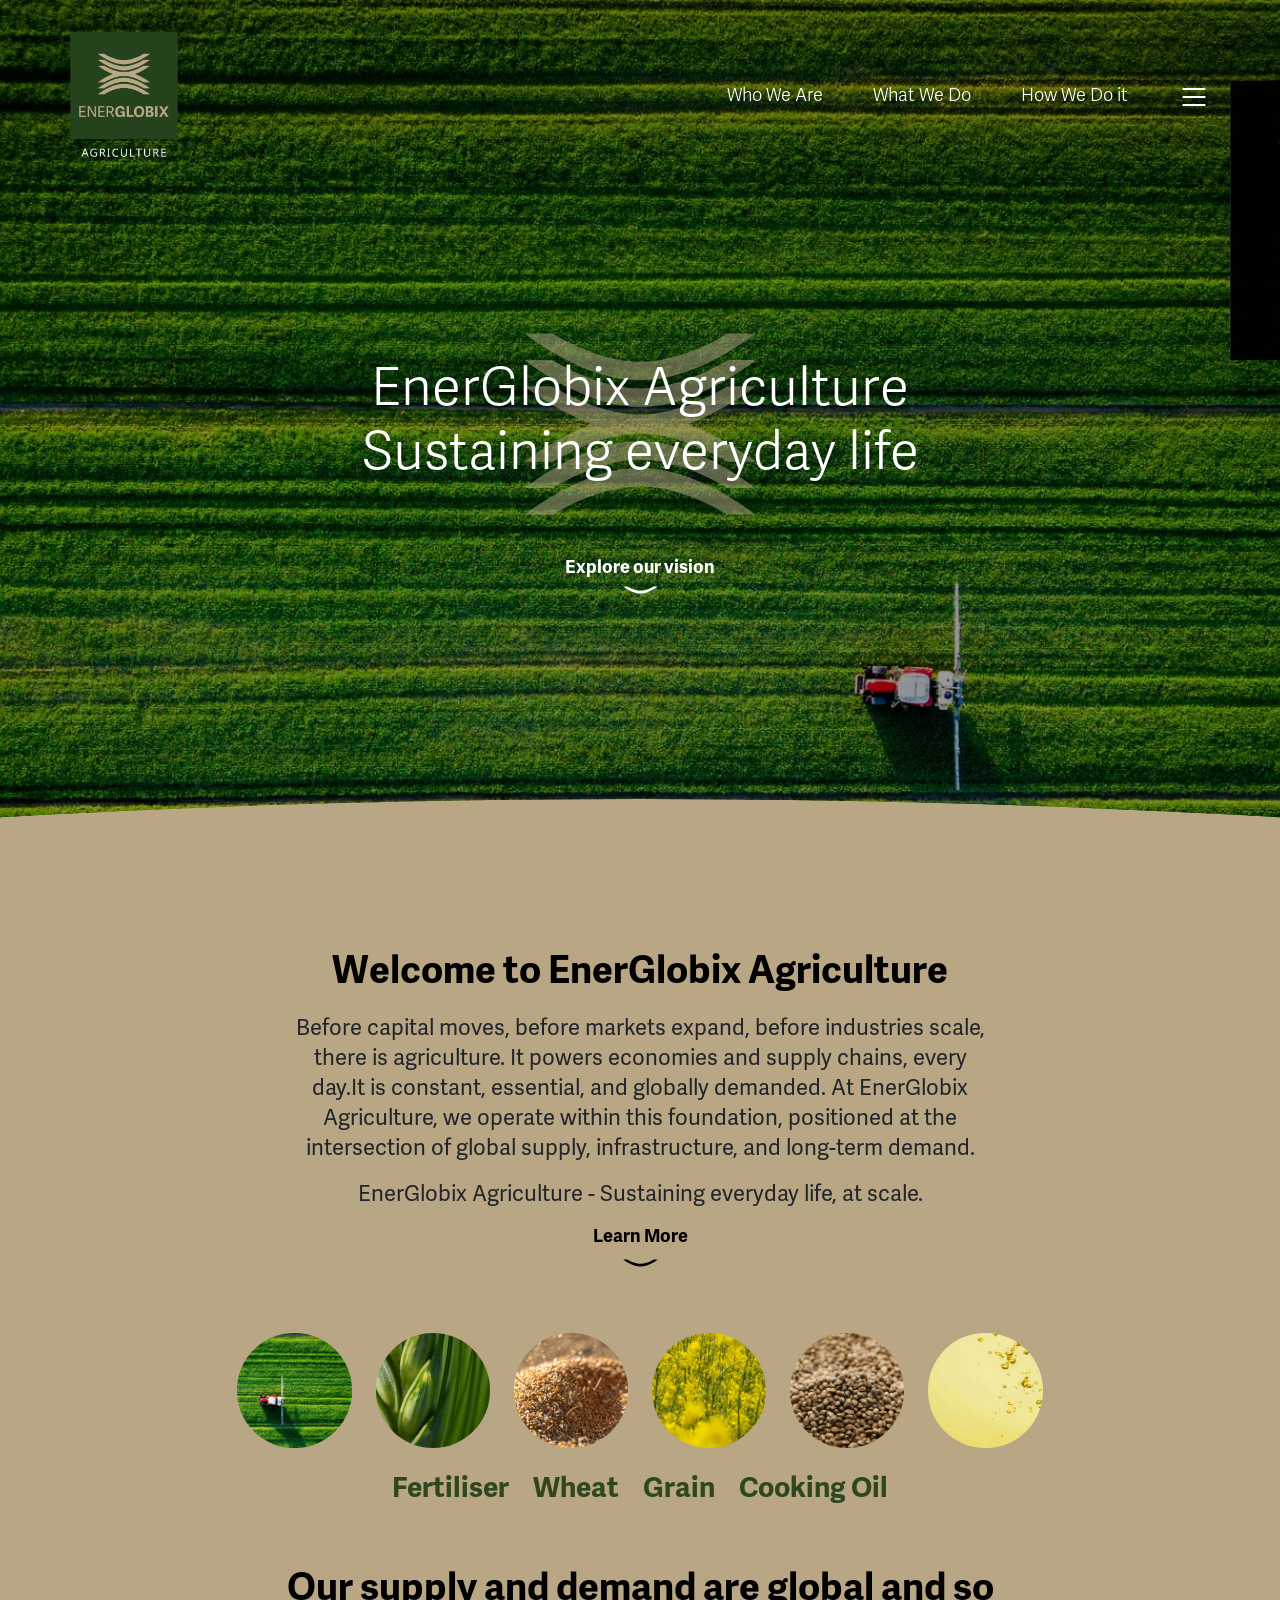
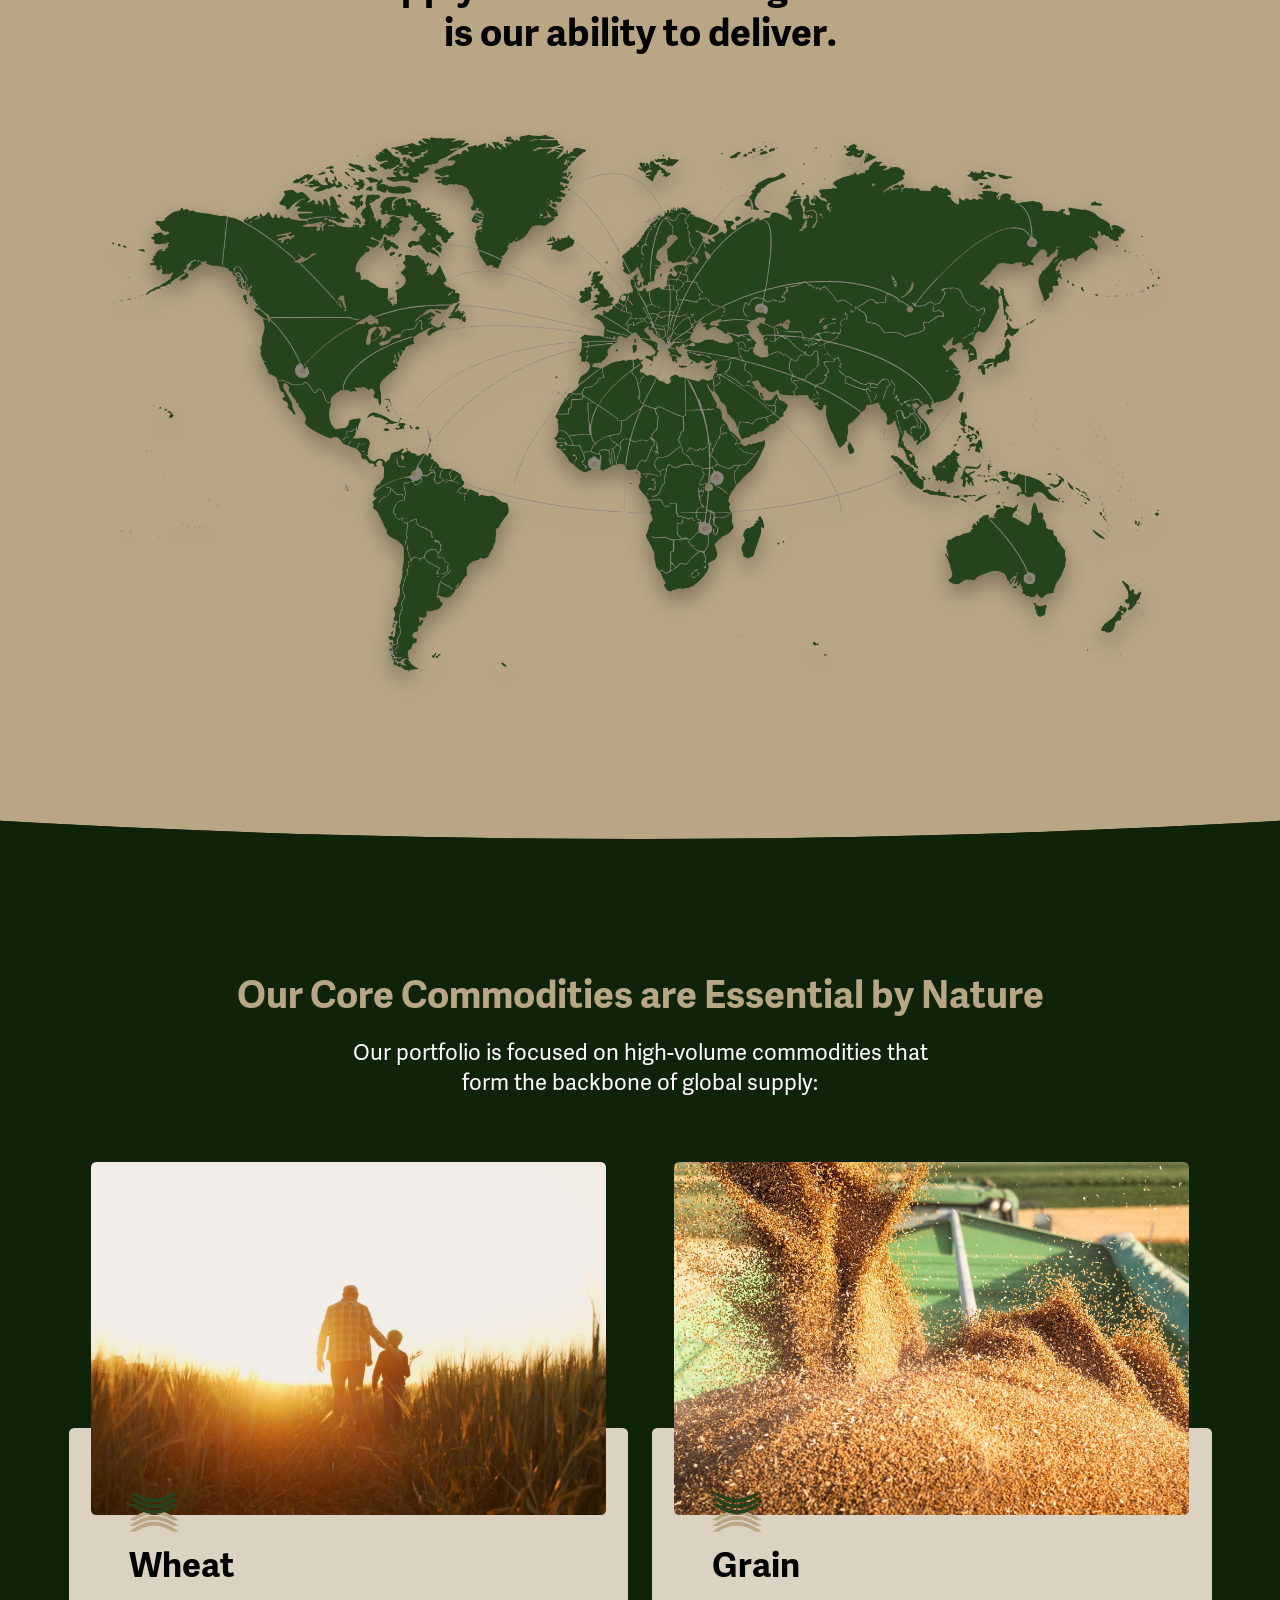
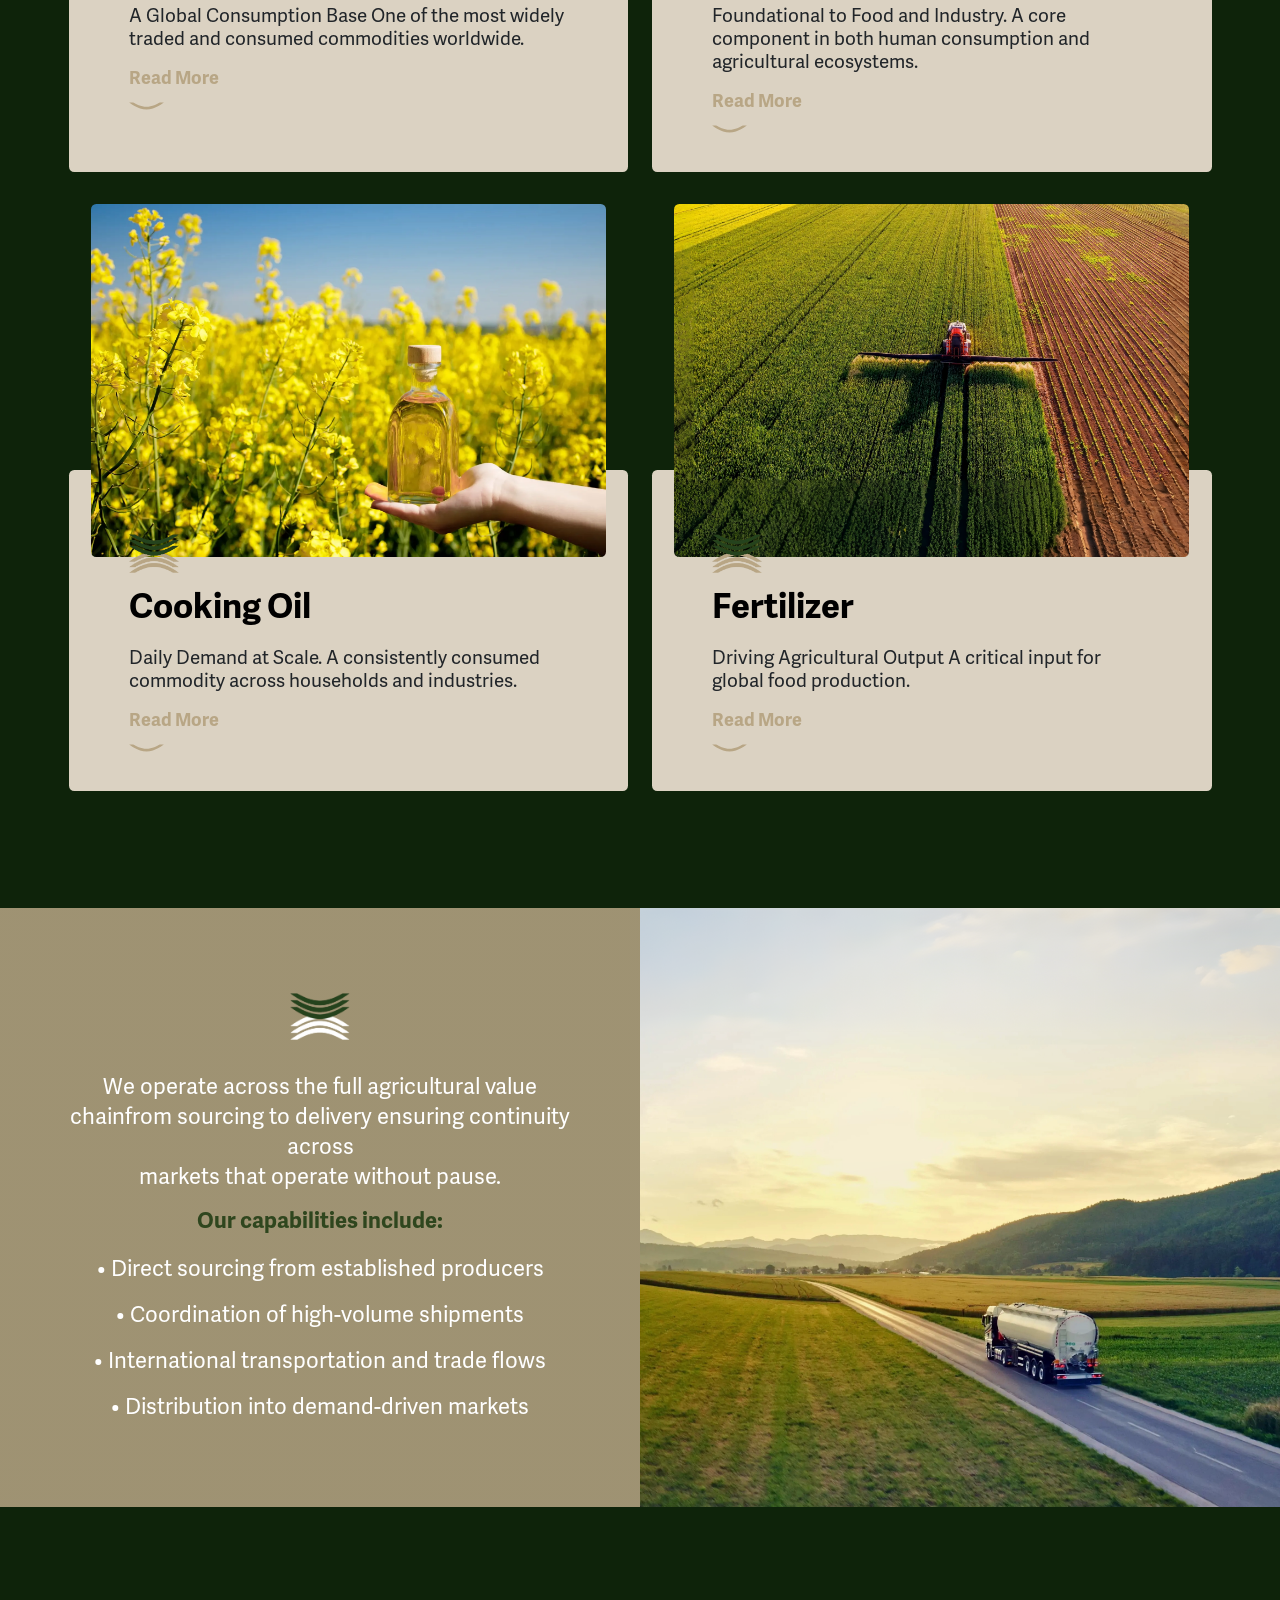
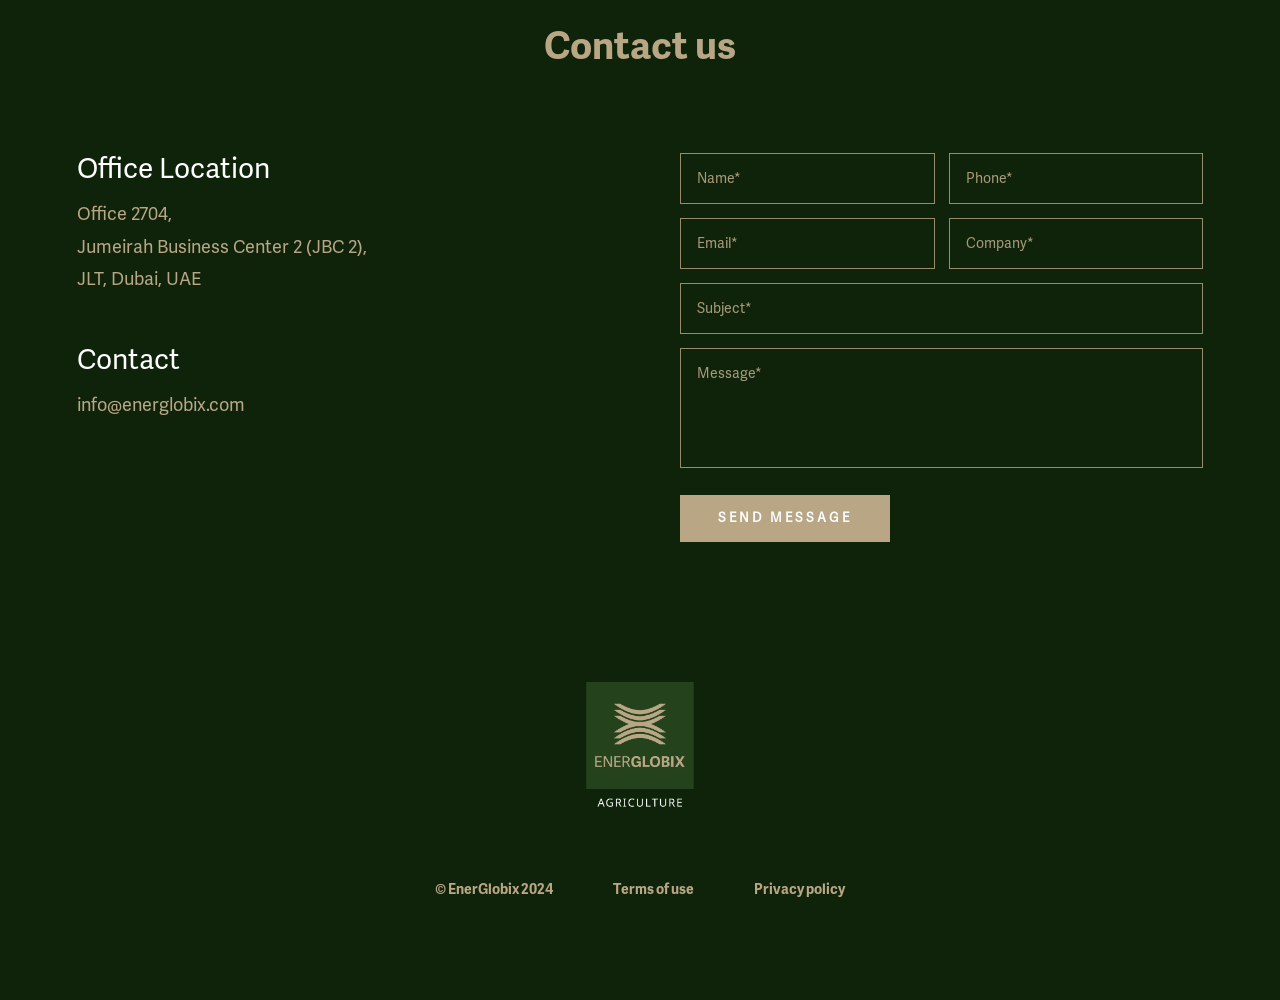
==== commit 3de2dfcf: "adding all the changes" ====
--- a/index.html
+++ b/index.html
@@ -190,7 +190,7 @@
       </div>
 
       <!-- About Section -->
-      <div class="about-section" style="background-position: top;">
+      <div class="about-section">
         <div id="about-us" class="oval-container">
           <div
             class="energlobix__title font-adelle-sans-bold text-center text-black"
--- a/style/local.css
+++ b/style/local.css
@@ -863,13 +863,20 @@
   overflow: hidden;
   margin-top: -335px;
   /* background: red; */
-  background-image: url("data:image/svg+xml;charset=utf-8,%3Csvg%20width%3D%221920%22%20height%3D%221874%22%20viewBox%3D%220%200%201920%201874%22%20fill%3D%22none%22%20xmlns%3D%22http%3A//www.w3.org/2000/svg%22%3E%20%3Cg%20clip-path%3D%22url%28%23clip0_1320_17%29%22%3E%20%3Cellipse%20cx%3D%22960%22%20cy%3D%22937%22%20rx%3D%221744%22%20ry%3D%22937%22%20fill%3D%22%23B8A685%22/%3E%20%3C/g%3E%20%3Cdefs%3E%20%3CclipPath%20id%3D%22clip0_1320_17%22%3E%20%3Crect%20width%3D%221920%22%20height%3D%221874%22%20fill%3D%22white%22/%3E%20%3C/clipPath%3E%20%3C/defs%3E%20%3C/svg%3E");
+  background-image: url("data:image/svg+xml;charset=utf-8,%3Csvg%20width%3D%223840%22%20height%3D%221874%22%20viewBox%3D%220%200%203840%201874%22%20fill%3D%22none%22%20xmlns%3D%22http%3A//www.w3.org/2000/svg%22%20xmlns%3Axlink%3D%22http%3A//www.w3.org/1999/xlink%22%3E%20%3Cg%20clip-path%3D%22url%28%23clip0_1320_17%29%22%3E%20%3Cellipse%20cx%3D%221920%22%20cy%3D%22937%22%20rx%3D%223488%22%20ry%3D%22937%22%20fill%3D%22%23B8A685%22/%3E%20%3C/g%3E%20%3Cdefs%3E%20%3CclipPath%20id%3D%22clip0_1320_17%22%3E%20%3Crect%20width%3D%223840%22%20height%3D%221874%22%20fill%3D%22white%22/%3E%20%3C/clipPath%3E%20%3C/defs%3E%20%3C/svg%3E");
   background-size: cover;
-  background-position: top center;
+  background-position: center;
   z-index: 2;
   background-repeat: no-repeat;
-}
-
+  -webkit-mask-image: url("data:image/svg+xml;charset=utf-8,%3Csvg%20width%3D%223840%22%20height%3D%221874%22%20viewBox%3D%220%200%203840%201874%22%20fill%3D%22none%22%20xmlns%3D%22http%3A//www.w3.org/2000/svg%22%3E%20%3Cellipse%20cx%3D%221920%22%20cy%3D%22937%22%20rx%3D%223488%22%20ry%3D%22937%22%20fill%3D%22black%22/%3E%20%3C/svg%3E");
+  mask-image: url("data:image/svg+xml;charset=utf-8,%3Csvg%20width%3D%223840%22%20height%3D%221874%22%20viewBox%3D%220%200%203840%201874%22%20fill%3D%22none%22%20xmlns%3D%22http%3A//www.w3.org/2000/svg%22%3E%20%3Cellipse%20cx%3D%221920%22%20cy%3D%22937%22%20rx%3D%223488%22%20ry%3D%22937%22%20fill%3D%22black%22/%3E%20%3C/svg%3E");
+  -webkit-mask-size: cover;
+  mask-size: cover;
+  -webkit-mask-position: 50% 50%;
+  mask-position: 50% 50%;
+  -webkit-mask-repeat: no-repeat;
+  mask-repeat: no-repeat;
+}
 .index-bg {
   background-image: url("../../assets/Links/compressed-img/circle-img-1.webp");
   background-size: cover;
@@ -888,22 +895,58 @@
   z-index: 1;
 }
 
+.what-we-do-about-section {
+  position: relative;
+  margin-top: -335px;
+  background-image: url("../assets/Links/compressed-img/bg-images/map-what.svg"), url("data:image/svg+xml;charset=utf-8,%3Csvg%20width%3D%223840%22%20height%3D%221874%22%20viewBox%3D%220%200%203840%201874%22%20fill%3D%22none%22%20xmlns%3D%22http%3A//www.w3.org/2000/svg%22%20xmlns%3Axlink%3D%22http%3A//www.w3.org/1999/xlink%22%3E%20%3Cg%20clip-path%3D%22url%28%23clip0_1331_14%29%22%3E%20%3Cellipse%20cx%3D%221920%22%20cy%3D%22937%22%20rx%3D%223488%22%20ry%3D%22937%22%20fill%3D%22%232F461E%22/%3E%20%3C/g%3E%20%3Cdefs%3E%20%3CclipPath%20id%3D%22clip0_1331_14%22%3E%20%3Crect%20width%3D%223840%22%20height%3D%221874%22%20fill%3D%22white%22/%3E%20%3C/clipPath%3E%20%3C/defs%3E%20%3C/svg%3E");
+  background-size: cover, cover;
+  background-position: 50% 50%, 50% 50%;
+  background-repeat: no-repeat, no-repeat;
+  z-index: 2;
+  -webkit-mask-image: url("data:image/svg+xml;charset=utf-8,%3Csvg%20width%3D%223840%22%20height%3D%221874%22%20viewBox%3D%220%200%203840%201874%22%20fill%3D%22none%22%20xmlns%3D%22http%3A//www.w3.org/2000/svg%22%3E%20%3Cellipse%20cx%3D%221920%22%20cy%3D%22937%22%20rx%3D%223488%22%20ry%3D%22937%22%20fill%3D%22black%22/%3E%20%3C/svg%3E");
+  mask-image: url("data:image/svg+xml;charset=utf-8,%3Csvg%20width%3D%223840%22%20height%3D%221874%22%20viewBox%3D%220%200%203840%201874%22%20fill%3D%22none%22%20xmlns%3D%22http%3A//www.w3.org/2000/svg%22%3E%20%3Cellipse%20cx%3D%221920%22%20cy%3D%22937%22%20rx%3D%223488%22%20ry%3D%22937%22%20fill%3D%22black%22/%3E%20%3C/svg%3E");
+  -webkit-mask-size: cover;
+  mask-size: cover;
+  -webkit-mask-position: 50% 50%;
+  mask-position: 50% 50%;
+  -webkit-mask-repeat: no-repeat;
+  mask-repeat: no-repeat;
+}
+
+.how-we-do-it-about-section {
+  position: relative;
+  margin-top: -335px;
+  background-image: url("../assets/Links/compressed-img/bg-images/map-how.svg"), url("data:image/svg+xml;charset=utf-8,%3Csvg%20width%3D%223840%22%20height%3D%221874%22%20viewBox%3D%220%200%203840%201874%22%20fill%3D%22none%22%20xmlns%3D%22http%3A//www.w3.org/2000/svg%22%3E%20%3Cellipse%20cx%3D%221920%22%20cy%3D%22937%22%20rx%3D%223488%22%20ry%3D%22937%22%20fill%3D%22%23DBC49D%22/%3E%20%3C/svg%3E");
+  background-size: cover, cover;
+  background-position: 50% 50%, 50% 50%;
+  background-repeat: no-repeat, no-repeat;
+  z-index: 2;
+  -webkit-mask-image: url("data:image/svg+xml;charset=utf-8,%3Csvg%20width%3D%223840%22%20height%3D%221874%22%20viewBox%3D%220%200%203840%201874%22%20fill%3D%22none%22%20xmlns%3D%22http%3A//www.w3.org/2000/svg%22%3E%20%3Cellipse%20cx%3D%221920%22%20cy%3D%22937%22%20rx%3D%223488%22%20ry%3D%22937%22%20fill%3D%22black%22/%3E%20%3C/svg%3E");
+  mask-image: url("data:image/svg+xml;charset=utf-8,%3Csvg%20width%3D%223840%22%20height%3D%221874%22%20viewBox%3D%220%200%203840%201874%22%20fill%3D%22none%22%20xmlns%3D%22http%3A//www.w3.org/2000/svg%22%3E%20%3Cellipse%20cx%3D%221920%22%20cy%3D%22937%22%20rx%3D%223488%22%20ry%3D%22937%22%20fill%3D%22black%22/%3E%20%3C/svg%3E");
+  -webkit-mask-size: cover;
+  mask-size: cover;
+  -webkit-mask-position: 50% 50%;
+  mask-position: 50% 50%;
+  -webkit-mask-repeat: no-repeat;
+  mask-repeat: no-repeat;
+}
+
 .who-we-are-about-section {
   position: relative;
   margin-top: -335px;
-  background-image: url("[data-uri]